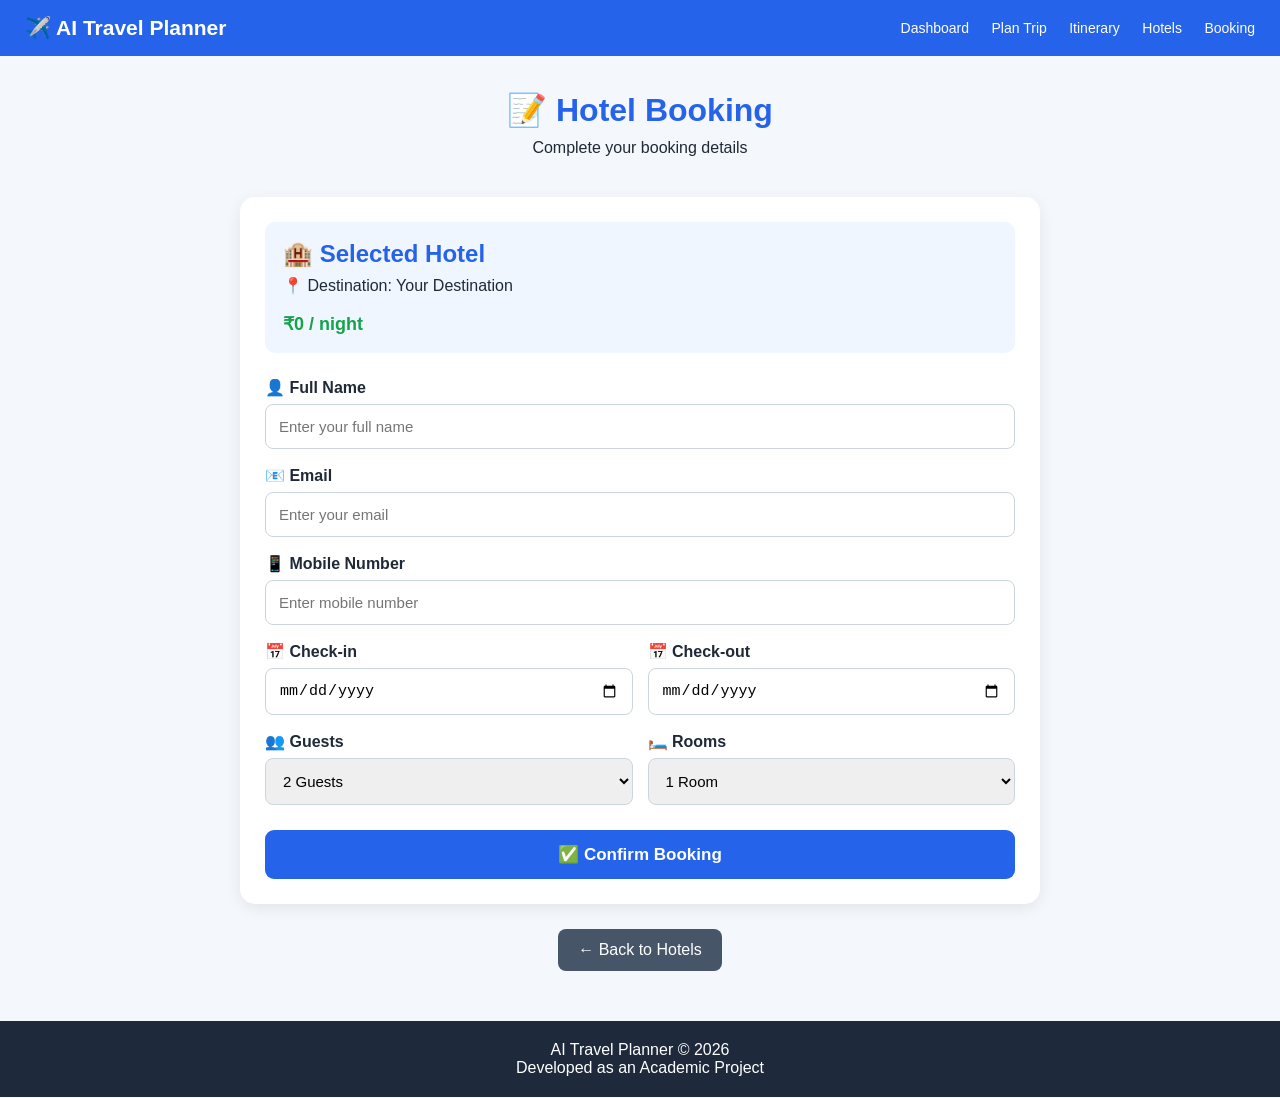
==== booking.html @ a86b5eee "Add files via upload" ====
<!DOCTYPE html>
<html lang="en">
<head>
    <meta charset="UTF-8">
    <meta name="viewport" content="width=device-width, initial-scale=1.0">
    <title>Booking - AI Travel Planner</title>

    <style>
        * {
            box-sizing: border-box;
            margin: 0;
            padding: 0;
        }

        body {
            font-family: Arial, sans-serif;
            background: #f4f7fb;
            color: #1f2937;
        }

        nav {
            background: #2563eb;
            color: white;
            padding: 16px 25px;
            display: flex;
            justify-content: space-between;
            align-items: center;
            flex-wrap: wrap;
        }

        .logo {
            font-size: 21px;
            font-weight: bold;
        }

        nav a {
            color: white;
            text-decoration: none;
            margin-left: 18px;
            font-size: 14px;
        }

        .header {
            text-align: center;
            padding: 35px 20px 20px;
        }

        .header h1 {
            color: #2563eb;
            margin-bottom: 10px;
        }

        .container {
            width: 92%;
            max-width: 800px;
            margin: 20px auto 50px;
        }

        .booking-card {
            background: white;
            padding: 25px;
            border-radius: 15px;
            box-shadow: 0 4px 15px rgba(0,0,0,0.08);
        }

        .hotel-box {
            background: #eff6ff;
            padding: 18px;
            border-radius: 10px;
            margin-bottom: 25px;
        }

        .hotel-box h2 {
            color: #2563eb;
            margin-bottom: 8px;
        }

        .price {
            color: #16a34a;
            font-weight: bold;
            font-size: 18px;
        }

        .form-group {
            margin-bottom: 17px;
        }

        label {
            display: block;
            margin-bottom: 7px;
            font-weight: bold;
        }

        input,
        select {
            width: 100%;
            padding: 13px;
            border: 1px solid #cbd5e1;
            border-radius: 8px;
            font-size: 15px;
        }

        .form-row {
            display: grid;
            grid-template-columns: 1fr 1fr;
            gap: 15px;
        }

        .book-button {
            width: 100%;
            padding: 14px;
            border: none;
            border-radius: 9px;
            background: #2563eb;
            color: white;
            font-size: 17px;
            font-weight: bold;
            cursor: pointer;
            margin-top: 8px;
        }

        .book-button:hover {
            background: #1d4ed8;
        }

        .success {
            display: none;
            margin-top: 20px;
            padding: 18px;
            background: #dcfce7;
            color: #166534;
            border-radius: 10px;
            line-height: 1.7;
        }

        .back-btn {
            display: block;
            width: fit-content;
            margin: 25px auto 0;
            padding: 12px 20px;
            background: #475569;
            color: white;
            text-decoration: none;
            border-radius: 8px;
        }

        footer {
            background: #1e293b;
            color: white;
            text-align: center;
            padding: 20px;
        }

        @media(max-width: 600px) {
            .form-row {
                grid-template-columns: 1fr;
            }

            nav a {
                margin-left: 7px;
                font-size: 12px;
            }
        }
    </style>
</head>

<body>

<nav>
    <div class="logo">✈️ AI Travel Planner</div>

    <div>
        <a href="dashboard.html">Dashboard</a>
        <a href="planner.html">Plan Trip</a>
        <a href="itinerary.html">Itinerary</a>
        <a href="hotels.html">Hotels</a>
        <a href="booking.html">Booking</a>
    </div>
</nav>


<div class="header">
    <h1>📝 Hotel Booking</h1>
    <p>Complete your booking details</p>
</div>


<div class="container">

    <div class="booking-card">

        <div class="hotel-box">

            <h2 id="hotelName">🏨 Selected Hotel</h2>

            <p>
                📍 Destination:
                <span id="destination">Your Destination</span>
            </p>

            <br>

            <p class="price">
                ₹<span id="hotelPrice">0</span> / night
            </p>

        </div>


        <form id="bookingForm">

            <div class="form-group">
                <label>👤 Full Name</label>

                <input
                    type="text"
                    id="fullName"
                    placeholder="Enter your full name"
                    required
                >
            </div>


            <div class="form-group">
                <label>📧 Email</label>

                <input
                    type="email"
                    id="email"
                    placeholder="Enter your email"
                    required
                >
            </div>


            <div class="form-group">
                <label>📱 Mobile Number</label>

                <input
                    type="tel"
                    id="mobile"
                    placeholder="Enter mobile number"
                    required
                >
            </div>


            <div class="form-row">

                <div class="form-group">
                    <label>📅 Check-in</label>

                    <input
                        type="date"
                        id="checkin"
                        required
                    >
                </div>


                <div class="form-group">
                    <label>📅 Check-out</label>

                    <input
                        type="date"
                        id="checkout"
                        required
                    >
                </div>

            </div>


            <div class="form-row">

                <div class="form-group">
                    <label>👥 Guests</label>

                    <select id="guests">

                        <option value="1">1 Guest</option>
                        <option value="2" selected>2 Guests</option>
                        <option value="3">3 Guests</option>
                        <option value="4">4 Guests</option>
                        <option value="5">5 Guests</option>
                        <option value="6">6 Guests</option>

                    </select>
                </div>


                <div class="form-group">
                    <label>🛏️ Rooms</label>

                    <select id="rooms">

                        <option value="1" selected>1 Room</option>
                        <option value="2">2 Rooms</option>
                        <option value="3">3 Rooms</option>
                        <option value="4">4 Rooms</option>

                    </select>
                </div>

            </div>


            <button
                type="submit"
                class="book-button">
                ✅ Confirm Booking
            </button>

        </form>


        <div id="successMessage" class="success"></div>

    </div>


    <a href="hotels.html" class="back-btn">
        ← Back to Hotels
    </a>

</div>


<footer>
    <p>AI Travel Planner © 2026</p>
    <p>Developed as an Academic Project</p>
</footer>


<script>

const selectedHotel =
    localStorage.getItem("selectedHotel");

const tripData =
    localStorage.getItem("aiTravelTrip");


if (selectedHotel) {

    const hotel = JSON.parse(selectedHotel);

    document.getElementById("hotelName").innerText =
        "🏨 " + hotel.name;

    document.getElementById("hotelPrice").innerText =
        hotel.price;
}


if (tripData) {

    const trip = JSON.parse(tripData);

    document.getElementById("destination").innerText =
        trip.destination || "Your Destination";
}


document.getElementById("bookingForm")
.addEventListener("submit", function(event) {

    event.preventDefault();


    const fullName =
        document.getElementById("fullName").value;

    const email =
        document.getElementById("email").value;

    const mobile =
        document.getElementById("mobile").value;

    const checkin =
        document.getElementById("checkin").value;

    const checkout =
        document.getElementById("checkout").value;

    const guests =
        document.getElementById("guests").value;

    const rooms =
        document.getElementById("rooms").value;


    if (new Date(checkout) <= new Date(checkin)) {

        alert("⚠️ Check-out date must be after check-in date.");

        return;
    }


    const booking = {

        hotel:
            selectedHotel
            ? JSON.parse(selectedHotel).name
            : "Selected Hotel",

        destination:
            tripData
            ? JSON.parse(tripData).destination
            : "Your Destination",

        fullName: fullName,
        email: email,
        mobile: mobile,
        checkin: checkin,
        checkout: checkout,
        guests: guests,
        rooms: rooms,

        bookingId:
            "AIP" + Date.now()

    };


    localStorage.setItem(
        "travelBooking",
        JSON.stringify(booking)
    );


    document.getElementById("successMessage").style.display =
        "block";


    document.getElementById("successMessage").innerHTML = `

        <h3>🎉 Booking Confirmed!</h3>

        <p>
            <strong>Booking ID:</strong>
            ${booking.bookingId}
        </p>

        <p>
            <strong>Hotel:</strong>
            ${booking.hotel}
        </p>

        <p>
            <strong>Destination:</strong>
            ${booking.destination}
        </p>

        <p>
            <strong>Check-in:</strong>
            ${booking.checkin}
        </p>

        <p>
            <strong>Check-out:</strong>
            ${booking.checkout}
        </p>

        <p>
            <strong>Guests:</strong>
            ${booking.guests}
        </p>

        <p>
            <strong>Rooms:</strong>
            ${booking.rooms}
        </p>

        <br>

        <button
            class="book-button"
            onclick="window.location.href='ticket.html'">
            🎟️ View Digital Ticket
        </button>

    `;

});

</script>

</body>
</html>
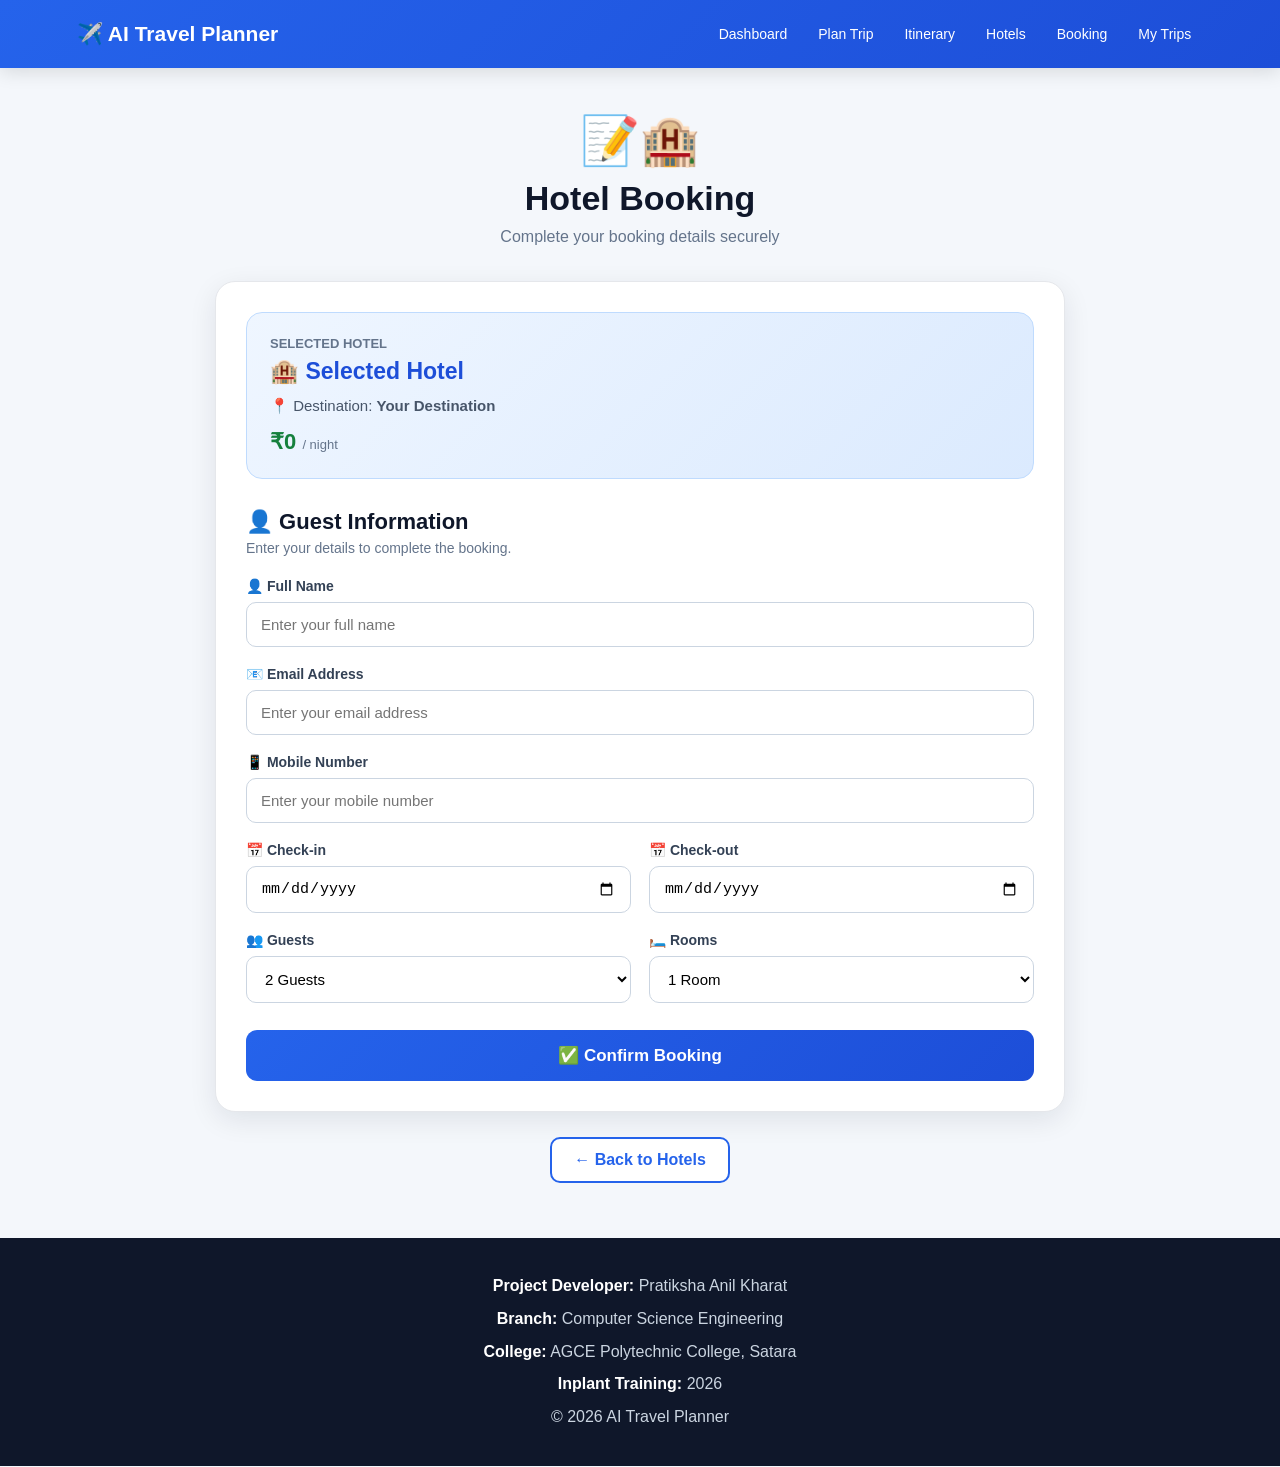
==== commit bae22603: "Add files via upload" ====
--- a/booking.html
+++ b/booking.html
@@ -1,216 +1,565 @@
 <!DOCTYPE html>
 <html lang="en">
 <head>
-    <meta charset="UTF-8">
-    <meta name="viewport" content="width=device-width, initial-scale=1.0">
-    <title>Booking - AI Travel Planner</title>
-
-    <style>
-        * {
-            box-sizing: border-box;
-            margin: 0;
-            padding: 0;
-        }
-
-        body {
-            font-family: Arial, sans-serif;
-            background: #f4f7fb;
-            color: #1f2937;
-        }
-
-        nav {
-            background: #2563eb;
-            color: white;
-            padding: 16px 25px;
-            display: flex;
-            justify-content: space-between;
-            align-items: center;
-            flex-wrap: wrap;
-        }
-
-        .logo {
-            font-size: 21px;
-            font-weight: bold;
-        }
-
-        nav a {
-            color: white;
-            text-decoration: none;
-            margin-left: 18px;
-            font-size: 14px;
-        }
-
-        .header {
-            text-align: center;
-            padding: 35px 20px 20px;
-        }
-
-        .header h1 {
-            color: #2563eb;
-            margin-bottom: 10px;
-        }
-
-        .container {
-            width: 92%;
-            max-width: 800px;
-            margin: 20px auto 50px;
-        }
-
-        .booking-card {
-            background: white;
-            padding: 25px;
-            border-radius: 15px;
-            box-shadow: 0 4px 15px rgba(0,0,0,0.08);
-        }
-
-        .hotel-box {
-            background: #eff6ff;
-            padding: 18px;
-            border-radius: 10px;
-            margin-bottom: 25px;
-        }
-
-        .hotel-box h2 {
-            color: #2563eb;
-            margin-bottom: 8px;
-        }
-
-        .price {
-            color: #16a34a;
-            font-weight: bold;
-            font-size: 18px;
-        }
-
-        .form-group {
-            margin-bottom: 17px;
-        }
-
-        label {
-            display: block;
-            margin-bottom: 7px;
-            font-weight: bold;
-        }
-
-        input,
-        select {
-            width: 100%;
-            padding: 13px;
-            border: 1px solid #cbd5e1;
-            border-radius: 8px;
-            font-size: 15px;
-        }
-
-        .form-row {
-            display: grid;
-            grid-template-columns: 1fr 1fr;
-            gap: 15px;
-        }
-
-        .book-button {
-            width: 100%;
-            padding: 14px;
-            border: none;
-            border-radius: 9px;
-            background: #2563eb;
-            color: white;
-            font-size: 17px;
-            font-weight: bold;
-            cursor: pointer;
-            margin-top: 8px;
-        }
-
-        .book-button:hover {
-            background: #1d4ed8;
-        }
-
-        .success {
-            display: none;
-            margin-top: 20px;
-            padding: 18px;
-            background: #dcfce7;
-            color: #166534;
-            border-radius: 10px;
-            line-height: 1.7;
-        }
-
-        .back-btn {
-            display: block;
-            width: fit-content;
-            margin: 25px auto 0;
-            padding: 12px 20px;
-            background: #475569;
-            color: white;
-            text-decoration: none;
-            border-radius: 8px;
-        }
-
-        footer {
-            background: #1e293b;
-            color: white;
-            text-align: center;
-            padding: 20px;
-        }
-
-        @media(max-width: 600px) {
-            .form-row {
-                grid-template-columns: 1fr;
-            }
-
-            nav a {
-                margin-left: 7px;
-                font-size: 12px;
-            }
-        }
-    </style>
+
+<meta charset="UTF-8">
+<meta name="viewport" content="width=device-width, initial-scale=1.0">
+
+<title>Booking - AI Travel Planner</title>
+
+<style>
+
+/* ================================
+   RESET
+================================ */
+
+* {
+    margin: 0;
+    padding: 0;
+    box-sizing: border-box;
+}
+
+
+/* ================================
+   BODY
+================================ */
+
+body {
+    font-family: Arial, Helvetica, sans-serif;
+    background: #f4f7fb;
+    color: #1e293b;
+}
+
+
+/* ================================
+   NAVBAR
+================================ */
+
+.navbar {
+    background: linear-gradient(135deg, #2563eb, #1d4ed8);
+    padding: 17px 6%;
+    display: flex;
+    justify-content: space-between;
+    align-items: center;
+    gap: 20px;
+    flex-wrap: wrap;
+    box-shadow: 0 4px 18px rgba(0,0,0,0.12);
+}
+
+.logo {
+    color: white;
+    font-size: 21px;
+    font-weight: bold;
+    white-space: nowrap;
+}
+
+.nav-links {
+    display: flex;
+    gap: 7px;
+    flex-wrap: wrap;
+    justify-content: center;
+}
+
+.nav-links a {
+    color: white;
+    text-decoration: none;
+    padding: 9px 12px;
+    border-radius: 8px;
+    font-size: 14px;
+    transition: 0.3s;
+}
+
+.nav-links a:hover {
+    background: rgba(255,255,255,0.18);
+}
+
+
+/* ================================
+   HEADER
+================================ */
+
+.page-header {
+    text-align: center;
+    padding: 45px 20px 25px;
+}
+
+.header-icon {
+    font-size: 48px;
+    margin-bottom: 10px;
+}
+
+.page-header h1 {
+    color: #0f172a;
+    font-size: 34px;
+    margin-bottom: 10px;
+}
+
+.page-header p {
+    color: #64748b;
+    font-size: 16px;
+}
+
+
+/* ================================
+   MAIN CONTAINER
+================================ */
+
+.container {
+    width: 92%;
+    max-width: 850px;
+    margin: 10px auto 55px;
+}
+
+
+/* ================================
+   BOOKING CARD
+================================ */
+
+.booking-card {
+    background: white;
+    padding: 30px;
+    border-radius: 20px;
+    box-shadow: 0 8px 28px rgba(15,23,42,0.09);
+    border: 1px solid #e5e7eb;
+}
+
+
+/* ================================
+   HOTEL SUMMARY
+================================ */
+
+.hotel-box {
+    background: linear-gradient(135deg, #eff6ff, #dbeafe);
+    padding: 23px;
+    border-radius: 16px;
+    margin-bottom: 30px;
+    border: 1px solid #bfdbfe;
+}
+
+.hotel-label {
+    color: #64748b;
+    font-size: 13px;
+    font-weight: bold;
+    text-transform: uppercase;
+    margin-bottom: 7px;
+}
+
+.hotel-box h2 {
+    color: #1d4ed8;
+    font-size: 23px;
+    margin-bottom: 12px;
+}
+
+.destination {
+    color: #475569;
+    font-size: 15px;
+}
+
+.price {
+    color: #15803d;
+    font-weight: bold;
+    font-size: 22px;
+    margin-top: 14px;
+}
+
+.price small {
+    font-size: 13px;
+    color: #64748b;
+    font-weight: normal;
+}
+
+
+/* ================================
+   FORM TITLE
+================================ */
+
+.form-title {
+    margin-bottom: 22px;
+}
+
+.form-title h2 {
+    font-size: 22px;
+    color: #0f172a;
+    margin-bottom: 5px;
+}
+
+.form-title p {
+    color: #64748b;
+    font-size: 14px;
+}
+
+
+/* ================================
+   FORM
+================================ */
+
+.form-group {
+    margin-bottom: 19px;
+}
+
+label {
+    display: block;
+    margin-bottom: 8px;
+    font-weight: bold;
+    color: #334155;
+    font-size: 14px;
+}
+
+input,
+select {
+    width: 100%;
+    padding: 13px 14px;
+    border: 1px solid #cbd5e1;
+    border-radius: 10px;
+    font-size: 15px;
+    outline: none;
+    background: white;
+    transition: 0.3s;
+}
+
+input:focus,
+select:focus {
+    border-color: #2563eb;
+    box-shadow: 0 0 0 3px rgba(37,99,235,0.10);
+}
+
+.form-row {
+    display: grid;
+    grid-template-columns: 1fr 1fr;
+    gap: 18px;
+}
+
+
+/* ================================
+   CONFIRM BUTTON
+================================ */
+
+.book-button {
+    width: 100%;
+    padding: 15px;
+    border: none;
+    border-radius: 11px;
+    background: linear-gradient(135deg, #2563eb, #1d4ed8);
+    color: white;
+    font-size: 17px;
+    font-weight: bold;
+    cursor: pointer;
+    margin-top: 8px;
+    transition: 0.3s;
+}
+
+.book-button:hover {
+    transform: translateY(-2px);
+    box-shadow: 0 8px 18px rgba(37,99,235,0.25);
+}
+
+
+/* ================================
+   SUCCESS MESSAGE
+================================ */
+
+.success {
+    display: none;
+    margin-top: 25px;
+    padding: 22px;
+    background: #ecfdf5;
+    color: #166534;
+    border: 1px solid #bbf7d0;
+    border-radius: 15px;
+    line-height: 1.8;
+}
+
+.success h3 {
+    font-size: 22px;
+    margin-bottom: 10px;
+}
+
+.success p {
+    margin: 3px 0;
+}
+
+.success .book-button {
+    background: linear-gradient(135deg, #16a34a, #15803d);
+}
+
+
+/* ================================
+   BACK BUTTON
+================================ */
+
+.back-btn {
+    display: block;
+    width: fit-content;
+    margin: 25px auto 0;
+    padding: 12px 22px;
+    background: white;
+    color: #2563eb;
+    border: 2px solid #2563eb;
+    text-decoration: none;
+    border-radius: 10px;
+    font-weight: bold;
+    transition: 0.3s;
+}
+
+.back-btn:hover {
+    background: #2563eb;
+    color: white;
+}
+
+
+/* ================================
+   FOOTER
+================================ */
+
+footer {
+    background: #0f172a;
+    color: #cbd5e1;
+    text-align: center;
+    padding: 30px 20px;
+    line-height: 1.8;
+}
+
+footer strong {
+    color: white;
+}
+
+footer p {
+    margin: 4px 0;
+}
+
+
+/* ================================
+   MOBILE
+================================ */
+
+@media (max-width: 700px) {
+
+    .navbar {
+        flex-direction: column;
+        padding: 16px;
+    }
+
+    .nav-links {
+        width: 100%;
+    }
+
+    .nav-links a {
+        font-size: 12px;
+        padding: 7px 8px;
+    }
+
+    .page-header {
+        padding-top: 30px;
+    }
+
+    .page-header h1 {
+        font-size: 28px;
+    }
+
+    .container {
+        width: 94%;
+    }
+
+    .booking-card {
+        padding: 20px;
+    }
+
+    .form-row {
+        grid-template-columns: 1fr;
+        gap: 0;
+    }
+
+}
+
+
+/* ================================
+   SMALL MOBILE
+================================ */
+
+@media (max-width: 430px) {
+
+    .logo {
+        font-size: 18px;
+    }
+
+    .hotel-box h2 {
+        font-size: 20px;
+    }
+
+    .price {
+        font-size: 20px;
+    }
+
+}
+
+
+/* ================================
+   PRINT
+================================ */
+
+@media print {
+
+    .navbar,
+    .back-btn,
+    footer,
+    form {
+        display: none;
+    }
+
+    body {
+        background: white;
+    }
+
+    .container {
+        width: 100%;
+        max-width: 100%;
+    }
+
+}
+
+</style>
+
 </head>
 
+
 <body>
 
-<nav>
-    <div class="logo">✈️ AI Travel Planner</div>
-
-    <div>
-        <a href="dashboard.html">Dashboard</a>
-        <a href="planner.html">Plan Trip</a>
-        <a href="itinerary.html">Itinerary</a>
-        <a href="hotels.html">Hotels</a>
-        <a href="booking.html">Booking</a>
+
+<!-- ================================
+     NAVBAR
+================================ -->
+
+<nav class="navbar">
+
+    <div class="logo">
+        ✈️ AI Travel Planner
     </div>
+
+    <div class="nav-links">
+
+        <a href="dashboard.html">
+            Dashboard
+        </a>
+
+        <a href="planner.html">
+            Plan Trip
+        </a>
+
+        <a href="itinerary.html">
+            Itinerary
+        </a>
+
+        <a href="hotels.html">
+            Hotels
+        </a>
+
+        <a href="booking.html">
+            Booking
+        </a>
+
+        <a href="my-trips.html">
+            My Trips
+        </a>
+
+    </div>
+
 </nav>
 
 
-<div class="header">
-    <h1>📝 Hotel Booking</h1>
-    <p>Complete your booking details</p>
+
+<!-- ================================
+     HEADER
+================================ -->
+
+<div class="page-header">
+
+    <div class="header-icon">
+        📝🏨
+    </div>
+
+    <h1>
+        Hotel Booking
+    </h1>
+
+    <p>
+        Complete your booking details securely
+    </p>
+
 </div>
 
 
+
+<!-- ================================
+     MAIN
+================================ -->
+
 <div class="container">
 
+
     <div class="booking-card">
 
+
+        <!-- HOTEL SUMMARY -->
+
         <div class="hotel-box">
 
-            <h2 id="hotelName">🏨 Selected Hotel</h2>
+            <div class="hotel-label">
+                Selected Hotel
+            </div>
+
+            <h2 id="hotelName">
+                🏨 Selected Hotel
+            </h2>
+
+            <p class="destination">
+                📍 Destination:
+                <strong id="destination">
+                    Your Destination
+                </strong>
+            </p>
+
+            <div class="price">
+
+                ₹<span id="hotelPrice">0</span>
+
+                <small>
+                    / night
+                </small>
+
+            </div>
+
+        </div>
+
+
+
+        <!-- FORM TITLE -->
+
+        <div class="form-title">
+
+            <h2>
+                👤 Guest Information
+            </h2>
 
             <p>
-                📍 Destination:
-                <span id="destination">Your Destination</span>
+                Enter your details to complete the booking.
             </p>
 
-            <br>
-
-            <p class="price">
-                ₹<span id="hotelPrice">0</span> / night
-            </p>
-
         </div>
 
 
+
+        <!-- BOOKING FORM -->
+
         <form id="bookingForm">
 
+
+            <!-- NAME -->
+
             <div class="form-group">
-                <label>👤 Full Name</label>
+
+                <label>
+                    👤 Full Name
+                </label>
 
                 <input
                     type="text"
@@ -218,274 +567,501 @@
                     placeholder="Enter your full name"
                     required
                 >
+
             </div>
 
 
+
+            <!-- EMAIL -->
+
             <div class="form-group">
-                <label>📧 Email</label>
+
+                <label>
+                    📧 Email Address
+                </label>
 
                 <input
                     type="email"
                     id="email"
-                    placeholder="Enter your email"
+                    placeholder="Enter your email address"
                     required
                 >
+
             </div>
 
 
+
+            <!-- MOBILE -->
+
             <div class="form-group">
-                <label>📱 Mobile Number</label>
+
+                <label>
+                    📱 Mobile Number
+                </label>
 
                 <input
                     type="tel"
                     id="mobile"
-                    placeholder="Enter mobile number"
+                    placeholder="Enter your mobile number"
                     required
                 >
+
             </div>
 
 
+
+            <!-- DATES -->
+
             <div class="form-row">
 
                 <div class="form-group">
-                    <label>📅 Check-in</label>
+
+                    <label>
+                        📅 Check-in
+                    </label>
 
                     <input
                         type="date"
                         id="checkin"
                         required
                     >
+
                 </div>
 
 
                 <div class="form-group">
-                    <label>📅 Check-out</label>
+
+                    <label>
+                        📅 Check-out
+                    </label>
 
                     <input
                         type="date"
                         id="checkout"
                         required
                     >
+
                 </div>
 
             </div>
 
 
+
+            <!-- GUESTS & ROOMS -->
+
             <div class="form-row">
 
                 <div class="form-group">
-                    <label>👥 Guests</label>
+
+                    <label>
+                        👥 Guests
+                    </label>
 
                     <select id="guests">
 
-                        <option value="1">1 Guest</option>
-                        <option value="2" selected>2 Guests</option>
-                        <option value="3">3 Guests</option>
-                        <option value="4">4 Guests</option>
-                        <option value="5">5 Guests</option>
-                        <option value="6">6 Guests</option>
+                        <option value="1">
+                            1 Guest
+                        </option>
+
+                        <option value="2" selected>
+                            2 Guests
+                        </option>
+
+                        <option value="3">
+                            3 Guests
+                        </option>
+
+                        <option value="4">
+                            4 Guests
+                        </option>
+
+                        <option value="5">
+                            5 Guests
+                        </option>
+
+                        <option value="6">
+                            6 Guests
+                        </option>
 
                     </select>
+
                 </div>
 
 
                 <div class="form-group">
-                    <label>🛏️ Rooms</label>
+
+                    <label>
+                        🛏️ Rooms
+                    </label>
 
                     <select id="rooms">
 
-                        <option value="1" selected>1 Room</option>
-                        <option value="2">2 Rooms</option>
-                        <option value="3">3 Rooms</option>
-                        <option value="4">4 Rooms</option>
+                        <option value="1" selected>
+                            1 Room
+                        </option>
+
+                        <option value="2">
+                            2 Rooms
+                        </option>
+
+                        <option value="3">
+                            3 Rooms
+                        </option>
+
+                        <option value="4">
+                            4 Rooms
+                        </option>
 
                     </select>
+
                 </div>
 
             </div>
 
+
+
+            <!-- CONFIRM -->
 
             <button
                 type="submit"
                 class="book-button">
+
                 ✅ Confirm Booking
+
             </button>
 
+
         </form>
 
 
-        <div id="successMessage" class="success"></div>
+
+        <!-- SUCCESS -->
+
+        <div
+            id="successMessage"
+            class="success">
+        </div>
+
 
     </div>
 
 
-    <a href="hotels.html" class="back-btn">
+
+    <!-- BACK -->
+
+    <a
+        href="hotels.html"
+        class="back-btn">
+
         ← Back to Hotels
+
     </a>
 
+
 </div>
 
 
+
+<!-- ================================
+     FOOTER
+================================ -->
+
 <footer>
-    <p>AI Travel Planner © 2026</p>
-    <p>Developed as an Academic Project</p>
+
+    <p>
+        <strong>Project Developer:</strong>
+        Pratiksha Anil Kharat
+    </p>
+
+    <p>
+        <strong>Branch:</strong>
+        Computer Science Engineering
+    </p>
+
+    <p>
+        <strong>College:</strong>
+        AGCE Polytechnic College, Satara
+    </p>
+
+    <p>
+        <strong>Inplant Training:</strong>
+        2026
+    </p>
+
+    <p>
+        © 2026 AI Travel Planner
+    </p>
+
 </footer>
 
 
+
 <script>
+
+/* ================================
+   GET SELECTED HOTEL
+================================ */
 
 const selectedHotel =
     localStorage.getItem("selectedHotel");
 
+
+/* ================================
+   GET TRIP
+================================ */
+
 const tripData =
     localStorage.getItem("aiTravelTrip");
 
 
+
+/* ================================
+   DISPLAY HOTEL
+================================ */
+
 if (selectedHotel) {
 
-    const hotel = JSON.parse(selectedHotel);
-
-    document.getElementById("hotelName").innerText =
+    const hotel =
+        JSON.parse(selectedHotel);
+
+    document.getElementById("hotelName")
+        .innerText =
         "🏨 " + hotel.name;
 
-    document.getElementById("hotelPrice").innerText =
+    document.getElementById("hotelPrice")
+        .innerText =
         hotel.price;
 }
 
 
+
+/* ================================
+   DISPLAY DESTINATION
+================================ */
+
 if (tripData) {
 
-    const trip = JSON.parse(tripData);
-
-    document.getElementById("destination").innerText =
-        trip.destination || "Your Destination";
-}
-
+    const trip =
+        JSON.parse(tripData);
+
+    document.getElementById("destination")
+        .innerText =
+        trip.destination ||
+        "Your Destination";
+}
+
+
+
+/* ================================
+   BOOKING FORM
+================================ */
 
 document.getElementById("bookingForm")
-.addEventListener("submit", function(event) {
-
-    event.preventDefault();
-
-
-    const fullName =
-        document.getElementById("fullName").value;
-
-    const email =
-        document.getElementById("email").value;
-
-    const mobile =
-        document.getElementById("mobile").value;
-
-    const checkin =
-        document.getElementById("checkin").value;
-
-    const checkout =
-        document.getElementById("checkout").value;
-
-    const guests =
-        document.getElementById("guests").value;
-
-    const rooms =
-        document.getElementById("rooms").value;
-
-
-    if (new Date(checkout) <= new Date(checkin)) {
-
-        alert("⚠️ Check-out date must be after check-in date.");
-
-        return;
-    }
-
-
-    const booking = {
-
-        hotel:
+.addEventListener(
+    "submit",
+    function(event) {
+
+        event.preventDefault();
+
+
+        const fullName =
+            document.getElementById("fullName").value.trim();
+
+
+        const email =
+            document.getElementById("email").value.trim();
+
+
+        const mobile =
+            document.getElementById("mobile").value.trim();
+
+
+        const checkin =
+            document.getElementById("checkin").value;
+
+
+        const checkout =
+            document.getElementById("checkout").value;
+
+
+        const guests =
+            document.getElementById("guests").value;
+
+
+        const rooms =
+            document.getElementById("rooms").value;
+
+
+
+        /* DATE VALIDATION */
+
+        if (
+            !checkin ||
+            !checkout ||
+            new Date(checkout) <= new Date(checkin)
+        ) {
+
+            alert(
+                "⚠️ Check-out date must be after check-in date."
+            );
+
+            return;
+
+        }
+
+
+
+        /* HOTEL */
+
+        const hotel =
             selectedHotel
-            ? JSON.parse(selectedHotel).name
-            : "Selected Hotel",
-
-        destination:
+            ? JSON.parse(selectedHotel)
+            : {
+                name: "Selected Hotel",
+                price: 0
+            };
+
+
+
+        /* TRIP */
+
+        const trip =
             tripData
-            ? JSON.parse(tripData).destination
-            : "Your Destination",
-
-        fullName: fullName,
-        email: email,
-        mobile: mobile,
-        checkin: checkin,
-        checkout: checkout,
-        guests: guests,
-        rooms: rooms,
-
-        bookingId:
-            "AIP" + Date.now()
-
-    };
-
-
-    localStorage.setItem(
-        "travelBooking",
-        JSON.stringify(booking)
-    );
-
-
-    document.getElementById("successMessage").style.display =
-        "block";
-
-
-    document.getElementById("successMessage").innerHTML = `
-
-        <h3>🎉 Booking Confirmed!</h3>
-
-        <p>
-            <strong>Booking ID:</strong>
-            ${booking.bookingId}
-        </p>
-
-        <p>
-            <strong>Hotel:</strong>
-            ${booking.hotel}
-        </p>
-
-        <p>
-            <strong>Destination:</strong>
-            ${booking.destination}
-        </p>
-
-        <p>
-            <strong>Check-in:</strong>
-            ${booking.checkin}
-        </p>
-
-        <p>
-            <strong>Check-out:</strong>
-            ${booking.checkout}
-        </p>
-
-        <p>
-            <strong>Guests:</strong>
-            ${booking.guests}
-        </p>
-
-        <p>
-            <strong>Rooms:</strong>
-            ${booking.rooms}
-        </p>
-
-        <br>
-
-        <button
-            class="book-button"
-            onclick="window.location.href='ticket.html'">
-            🎟️ View Digital Ticket
-        </button>
-
-    `;
-
-});
+            ? JSON.parse(tripData)
+            : {
+                destination:
+                "Your Destination"
+            };
+
+
+
+        /* BOOKING OBJECT */
+
+        const booking = {
+
+            hotel:
+                hotel.name,
+
+            hotelPrice:
+                hotel.price,
+
+            destination:
+                trip.destination ||
+                "Your Destination",
+
+            fullName:
+                fullName,
+
+            email:
+                email,
+
+            mobile:
+                mobile,
+
+            checkin:
+                checkin,
+
+            checkout:
+                checkout,
+
+            guests:
+                guests,
+
+            rooms:
+                rooms,
+
+            bookingId:
+                "AIP" + Date.now()
+
+        };
+
+
+
+        /* SAVE BOOKING */
+
+        localStorage.setItem(
+            "travelBooking",
+            JSON.stringify(booking)
+        );
+
+
+
+        /* SUCCESS MESSAGE */
+
+        document.getElementById(
+            "successMessage"
+        ).style.display = "block";
+
+
+        document.getElementById(
+            "successMessage"
+        ).innerHTML = `
+
+            <h3>
+                🎉 Booking Confirmed!
+            </h3>
+
+            <p>
+                <strong>Booking ID:</strong>
+                ${booking.bookingId}
+            </p>
+
+            <p>
+                <strong>Hotel:</strong>
+                ${booking.hotel}
+            </p>
+
+            <p>
+                <strong>Destination:</strong>
+                ${booking.destination}
+            </p>
+
+            <p>
+                <strong>Check-in:</strong>
+                ${booking.checkin}
+            </p>
+
+            <p>
+                <strong>Check-out:</strong>
+                ${booking.checkout}
+            </p>
+
+            <p>
+                <strong>Guests:</strong>
+                ${booking.guests}
+            </p>
+
+            <p>
+                <strong>Rooms:</strong>
+                ${booking.rooms}
+            </p>
+
+            <br>
+
+            <button
+                class="book-button"
+                onclick="window.location.href='ticket.html'">
+
+                🎟️ View Digital Ticket
+
+            </button>
+
+        `;
+
+
+        /* SCROLL TO SUCCESS */
+
+        document.getElementById(
+            "successMessage"
+        ).scrollIntoView({
+            behavior: "smooth"
+        });
+
+    }
+);
 
 </script>
+
 
 </body>
 </html>
